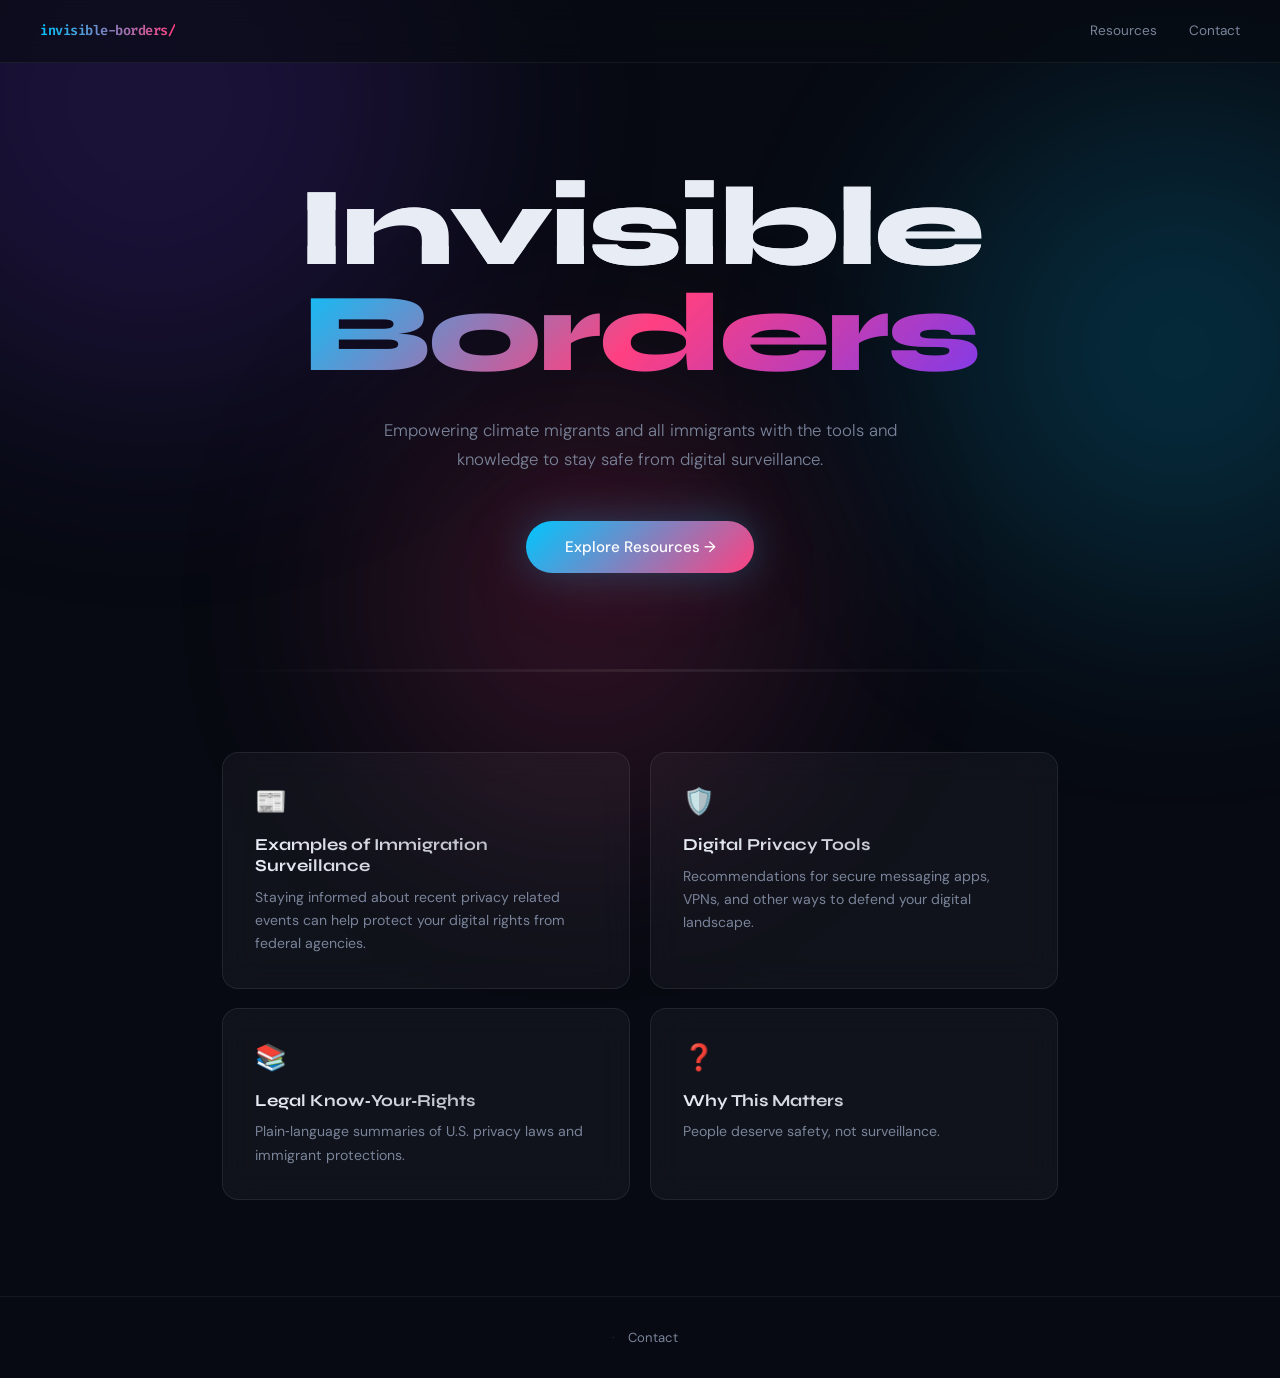
==== index.html @ 58ebca24 "basic homepage" ====
<!DOCTYPE html>
<html lang="en">
<head>
  <meta charset="UTF-8">
  <title>Invisible Borders</title>
  <meta name="viewport" content="width=device-width, initial-scale=1.0">

  <!-- Google Fonts -->
  <link href="https://fonts.googleapis.com/css2?family=Fira+Code:wght@400;600&family=Syne:wght@700;800&family=DM+Sans:wght@300;400;5
00&display=swap" rel="stylesheet">

  <!-- External stylesheet -->
  <link rel="stylesheet" href="styles.css">
</head>
<body>

  <!-- Ambient orbs -->
  <div class="orb orb-1"></div>
  <div class="orb orb-2"></div>
  <div class="orb orb-3"></div>

  <!-- Nav -->
  <nav>
    <div class="nav-logo">invisible-borders/</div>
    <div class="nav-links">
      <a href="#features">Resources</a>
      <a href="#">Contact</a>
    </div>
  </nav>

  <!-- Header -->
  <header>
    <h1>
      <span class="glitch" title="Invisible">Invisible</span><br>
      <span class="grad-text">Borders</span>
    </h1>
    <p class="hero-sub">Empowering climate migrants and all immigrants with the tools and knowledge to stay safe from digital surveillance.</p>
    <a href="#features" class="cta-btn">Explore Resources →</a>
  </header>

  <div class="divider"></div>

  <!-- Feature Cards -->
  <section id="features" class="features">
    <div class="feature-card">
      <span class="card-icon">📰</span>
      <h3>Examples of Immigration Surveillance</h3>
      <p>Staying informed about recent privacy related events can help protect your digital rights from federal agencies.</p>
    </div>
    <div class="feature-card">
      <span class="card-icon">🛡️</span>
      <h3>Digital Privacy Tools</h3>
      <p>Recommendations for secure messaging apps, VPNs, and other ways to defend your digital landscape.</p>
    </div>
    <div class="feature-card">
      <span class="card-icon">📚</span>
      <h3>Legal Know‑Your‑Rights</h3>
      <p>Plain‑language summaries of U.S. privacy laws and immigrant protections.</p>
    </div>
    <div class="feature-card">
      <span class="card-icon">❓</span>
      <h3>Why This Matters</h3>
      <p>People deserve safety, not surveillance.</p>
    </div>
  </section>

  <!-- Footer -->
  <footer>
    <span class="footer-sep">·</span>
    <a href="#">Contact</a>
  </footer>
</body>
</html>
---- styles.css ----
/* Reset & basic layout */
*, *::before, *::after { box-sizing: border-box; margin: 0; padding: 0; }
html { scroll-behavior: smooth; }

:root {
  --bg:        #070a12;
  --card-bg:   rgba(255,255,255,0.04);
  --card-border: rgba(255,255,255,0.08);
  --grad-a:    #00c6ff;
  --grad-b:    #ff4081;
  --grad-c:    #7c3aed;
  --text:      #e8ecf4;
  --muted:     #7a849a;
  --radius:    16px;
  --transition: 0.3s ease;
}

/* Body */
body {
  font-family: 'DM Sans', sans-serif;
  background: var(--bg);
  color: var(--text);
  min-height: 100vh;
  display: flex;
  flex-direction: column;
  overflow-x: hidden;
}

/* Ambient background orbs */
.orb {
  position: fixed;
  border-radius: 50%;
  filter: blur(120px);
  pointer-events: none;
  z-index: 0;
  opacity: 0.18;
}
.orb-1 { width: 600px; height: 600px; background: var(--grad-c); top: -200px; left: -150px; }
.orb-2 { width: 500px; height: 500px; background: var(--grad-a); top: 100px; right: -150px; }
.orb-3 { width: 400px; height: 400px; background: var(--grad-b); bottom: 100px; left: 30%; }

/* Navigation */
nav {
  position: relative;
  z-index: 10;
  display: flex;
  align-items: center;
  justify-content: space-between;
  padding: 1.4rem 2.5rem;
  border-bottom: 1px solid rgba(255,255,255,0.06);
  backdrop-filter: blur(12px);
  background: rgba(7,10,18,0.6);
}
.nav-logo {
  font-family: 'Fira Code', monospace;
  font-size: .85rem;
  font-weight: 600;
  background: linear-gradient(90deg, var(--grad-a), var(--grad-b));
  -webkit-background-clip: text;
  -webkit-text-fill-color: transparent;
  background-clip: text;
  letter-spacing: -.5px;
}
.nav-links { display: flex; gap: 2rem; }
.nav-links a {
  font-size: .85rem;
  color: var(--muted);
  text-decoration: none;
  transition: color var(--transition);
}
.nav-links a:hover { color: var(--text); }

/* Header / Hero */
header {
  position: relative;
  z-index: 2;
  text-align: center;
  padding: 7rem 2rem 6rem;
}
.eyebrow {
  display: inline-block;
  font-family: 'Fira Code', monospace;
  font-size: .72rem;
  letter-spacing: .18em;
  text-transform: uppercase;
  color: var(--muted);
  border: 1px solid rgba(255,255,255,0.1);
  border-radius: 999px;
  padding: .35rem 1rem;
  margin-bottom: 2rem;
  opacity: 0;
  animation: fadeUp .5s forwards .1s;
}
h1 {
  font-family: 'Syne', sans-serif;
  font-size: clamp(3.2rem, 9vw, 7rem);
  font-weight: 800;
  letter-spacing: -3px;
  line-height: 0.95;
  margin-bottom: 1.8rem;
  opacity: 0;
  animation: fadeUp .6s forwards .25s;
}

/* Gradient text for "Borders" */
.grad-text {
  background: linear-gradient(135deg, var(--grad-a) 0%, var(--grad-b) 50%, var(--grad-c) 100%);
  -webkit-background-clip: text;
  -webkit-text-fill-color: transparent;
  background-clip: text;
}

/* Glitch effect on "Invisible" */
.glitch {
  position: relative;
  display: inline-block;
  color: var(--text);
  -webkit-text-fill-color: var(--text);
  animation: glitch 1s linear infinite;
}
.glitch::before,
.glitch::after {
  content: attr(title);
  position: absolute;
  left: 0; top: 0;
}
.glitch::before {
  color: var(--grad-a);
  animation: glitchTop 1s linear infinite;
  clip-path: polygon(0 0, 100% 0, 100% 33%, 0 33%);
}
.glitch::after {
  color: var(--grad-b);
  animation: glitchBottom 1.5s linear infinite;
  clip-path: polygon(0 67%, 100% 67%, 100% 100%, 0 100%);
}
@keyframes glitch {
  2%,64%  { transform: translate(2px,0)  skew(0deg); }
  4%,60%  { transform: translate(-2px,0) skew(0deg); }
  62%     { transform: translate(0,0)    skew(5deg); }
}
@keyframes glitchTop {
  2%,64%  { transform: translate(2px,-2px); }
  4%,60%  { transform: translate(-2px,2px); }
  62%     { transform: translate(13px,-1px) skew(-13deg); }
}
@keyframes glitchBottom {
  2%,64%  { transform: translate(-2px,0); }
  4%,60%  { transform: translate(-2px,0); }
  62%     { transform: translate(-22px,5px) skew(21deg); }
}

.hero-sub {
  max-width: 560px;
  margin: 0 auto 3rem;
  font-size: 1.05rem;
  font-weight: 300;
  line-height: 1.7;
  color: var(--muted);
  opacity: 0;
  animation: fadeUp .6s forwards .45s;
}
.cta-btn {
  display: inline-block;
  padding: 1rem 2.4rem;
  font-family: 'DM Sans', sans-serif;
  font-size: .95rem;
  font-weight: 500;
  border-radius: 999px;
  text-decoration: none;
  background: linear-gradient(135deg, var(--grad-a), var(--grad-b));
  color: #fff;
  box-shadow: 0 0 40px rgba(0,198,255,0.25), 0 0 80px rgba(255,64,129,0.15);
  transition: transform var(--transition), box-shadow var(--transition);
  opacity: 0;
  animation: fadeUp .6s forwards .6s;
}
.cta-btn:hover {
  transform: translateY(-3px);
  box-shadow: 0 0 60px rgba(0,198,255,0.4), 0 0 100px rgba(255,64,129,0.25);
}

/* Divider line */
.divider {
  position: relative;
  z-index: 2;
  width: 900px;
  margin: 0 auto;
  padding: 0 2rem;
  height: 3px;
  background: linear-gradient(90deg, transparent, rgba(255,255,255,0.08), transparent);
}

/* Feature cards – 2×2 grid */
section.features {
  position: relative;
  z-index: 2;
  max-width: 900px;
  margin: 5rem auto 6rem;
  padding: 0 2rem;
  display: grid;
  gap: 1.2rem;
  grid-template-columns: repeat(2, 1fr);
}
.feature-card {
  background: var(--card-bg);
  border: 1px solid var(--card-border);
  border-radius: var(--radius);
  padding: 2rem;
  backdrop-filter: blur(16px);
  transition: transform var(--transition), border-color var(--transition), box-shadow var(--transition);
  position: relative;
  overflow: hidden;
}

/* Gradient shimmer on hover */
.feature-card::before {
  content: '';
  position: absolute;
  inset: 0;
  border-radius: var(--radius);
  background: linear-gradient(135deg, rgba(0,198,255,0.07), rgba(255,64,129,0.07));
  opacity: 0;
  transition: opacity var(--transition);
}
.feature-card:hover {
  transform: translateY(-6px);
  border-color: rgba(255,255,255,0.16);
  box-shadow: 0 24px 60px rgba(0,0,0,0.4);
}
.feature-card:hover::before { opacity: 1; }

.card-icon {
  font-size: 1.6rem;
  margin-bottom: 1rem;
  display: block;
}
.feature-card h3 {
  font-family: 'Syne', sans-serif;
  font-size: 1.05rem;
  font-weight: 700;
  margin-bottom: .6rem;
  background: linear-gradient(90deg, var(--text), rgba(232,236,244,0.7));
  -webkit-background-clip: text;
  -webkit-text-fill-color: transparent;
  background-clip: text;
}
.feature-card p {
  font-size: .88rem;
  color: var(--muted);
  line-height: 1.65;
}

/* Footer */
footer {
  position: relative;
  z-index: 2;
  margin-top: auto;
  text-align: center;
  padding: 2rem 1rem;
  border-top: 1px solid rgba(255,255,255,0.06);
  font-size: .82rem;
  color: var(--muted);
}
footer a {
  color: var(--muted);
  text-decoration: none;
  transition: color var(--transition);
}
footer a:hover { color: var(--text); }
.footer-sep { margin: 0 .6rem; opacity: .3; }

@keyframes fadeUp {
  from { opacity: 0; transform: translateY(16px); }
  to   { opacity: 1; transform: translateY(0); }
}

/* Responsive tweaks */
@media (max-width: 600px) {
  nav { padding: 1.2rem 1.2rem; }
  .nav-links { display: none; }
  header { padding: 5rem 1.2rem 4rem; }
  h1 { letter-spacing: -2px; }
  section.features {
    grid-template-columns: 1fr;
    margin: 3rem auto 4rem;
  }
}
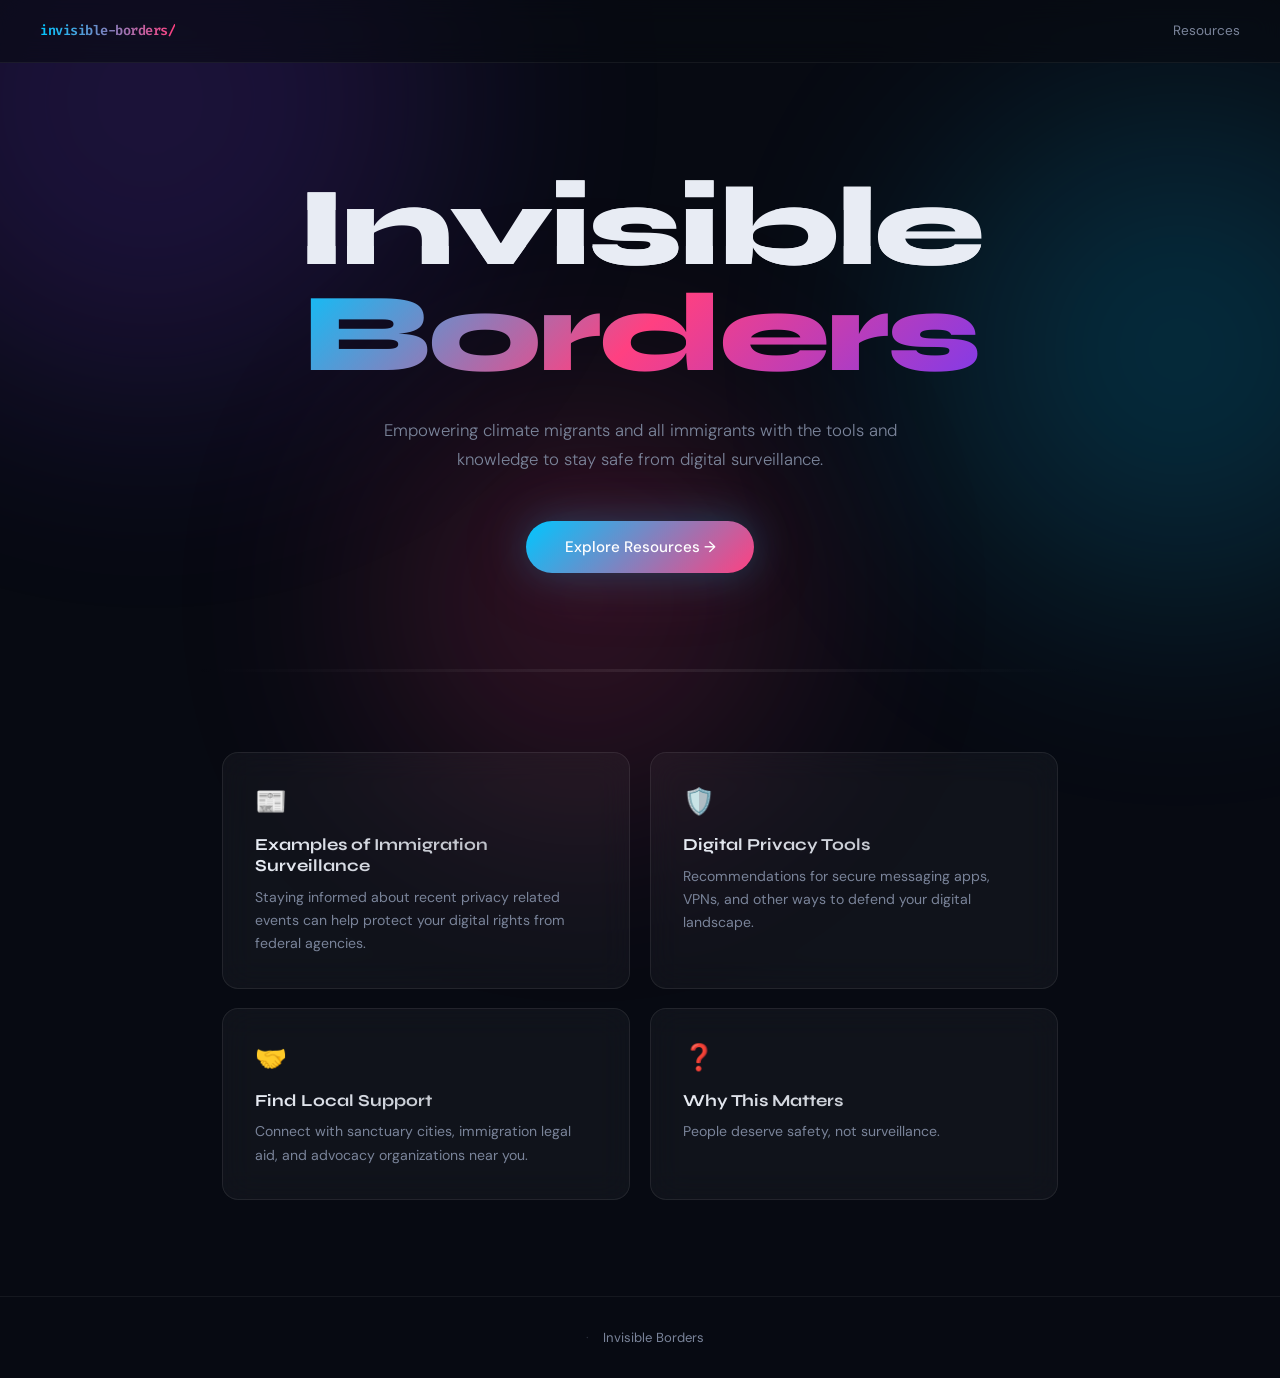
==== commit 46712e82: "updated page contents" ====
--- a/index.html
+++ b/index.html
@@ -10,7 +10,7 @@
 00&display=swap" rel="stylesheet">
 
   <!-- External stylesheet -->
-  <link rel="stylesheet" href="styles.css">
+  <link rel="stylesheet" href="index.css">
 </head>
 <body>
 
@@ -24,7 +24,6 @@
     <div class="nav-logo">invisible-borders/</div>
     <div class="nav-links">
       <a href="#features">Resources</a>
-      <a href="#">Contact</a>
     </div>
   </nav>
 
@@ -42,32 +41,32 @@
 
   <!-- Feature Cards -->
   <section id="features" class="features">
-    <div class="feature-card">
+    <a href="news.html" class="feature-card">
       <span class="card-icon">📰</span>
       <h3>Examples of Immigration Surveillance</h3>
       <p>Staying informed about recent privacy related events can help protect your digital rights from federal agencies.</p>
-    </div>
-    <div class="feature-card">
+    </a>
+    <a href="tools.html" class="feature-card">
       <span class="card-icon">🛡️</span>
       <h3>Digital Privacy Tools</h3>
       <p>Recommendations for secure messaging apps, VPNs, and other ways to defend your digital landscape.</p>
-    </div>
-    <div class="feature-card">
-      <span class="card-icon">📚</span>
-      <h3>Legal Know‑Your‑Rights</h3>
-      <p>Plain‑language summaries of U.S. privacy laws and immigrant protections.</p>
-    </div>
-    <div class="feature-card">
+    </a>
+    <a href="support.html" class="feature-card">
+      <span class="card-icon">🤝</span>
+      <h3>Find Local Support</h3>
+      <p>Connect with sanctuary cities, immigration legal aid, and advocacy organizations near you.</p>
+    </a>
+    <a href="why.html" class="feature-card">
       <span class="card-icon">❓</span>
       <h3>Why This Matters</h3>
       <p>People deserve safety, not surveillance.</p>
-    </div>
+    </a>
   </section>
 
   <!-- Footer -->
   <footer>
     <span class="footer-sep">·</span>
-    <a href="#">Contact</a>
+    <a href="#">Invisible Borders</a>
   </footer>
 </body>
 </html>
--- a/index.css
+++ b/index.css
@@ -0,0 +1,289 @@
+/* Reset & basic layout */
+*, *::before, *::after { box-sizing: border-box; margin: 0; padding: 0; }
+html { scroll-behavior: smooth; }
+
+:root {
+  --bg:        #070a12;
+  --card-bg:   rgba(255,255,255,0.04);
+  --card-border: rgba(255,255,255,0.08);
+  --grad-a:    #00c6ff;
+  --grad-b:    #ff4081;
+  --grad-c:    #7c3aed;
+  --text:      #e8ecf4;
+  --muted:     #7a849a;
+  --radius:    16px;
+  --transition: 0.3s ease;
+}
+
+/* Body */
+body {
+  font-family: 'DM Sans', sans-serif;
+  background: var(--bg);
+  color: var(--text);
+  min-height: 100vh;
+  display: flex;
+  flex-direction: column;
+  overflow-x: hidden;
+}
+
+/* Ambient background orbs */
+.orb {
+  position: fixed;
+  border-radius: 50%;
+  filter: blur(120px);
+  pointer-events: none;
+  z-index: 0;
+  opacity: 0.18;
+}
+.orb-1 { width: 600px; height: 600px; background: var(--grad-c); top: -200px; left: -150px; }
+.orb-2 { width: 500px; height: 500px; background: var(--grad-a); top: 100px; right: -150px; }
+.orb-3 { width: 400px; height: 400px; background: var(--grad-b); bottom: 100px; left: 30%; }
+
+/* Navigation */
+nav {
+  position: relative;
+  z-index: 10;
+  display: flex;
+  align-items: center;
+  justify-content: space-between;
+  padding: 1.4rem 2.5rem;
+  border-bottom: 1px solid rgba(255,255,255,0.06);
+  backdrop-filter: blur(12px);
+  background: rgba(7,10,18,0.6);
+}
+.nav-logo {
+  font-family: 'Fira Code', monospace;
+  font-size: .85rem;
+  font-weight: 600;
+  background: linear-gradient(90deg, var(--grad-a), var(--grad-b));
+  -webkit-background-clip: text;
+  -webkit-text-fill-color: transparent;
+  background-clip: text;
+  letter-spacing: -.5px;
+}
+.nav-links { display: flex; gap: 2rem; }
+.nav-links a {
+  font-size: .85rem;
+  color: var(--muted);
+  text-decoration: none;
+  transition: color var(--transition);
+}
+.nav-links a:hover { color: var(--text); }
+
+/* Header / Hero */
+header {
+  position: relative;
+  z-index: 2;
+  text-align: center;
+  padding: 7rem 2rem 6rem;
+}
+.eyebrow {
+  display: inline-block;
+  font-family: 'Fira Code', monospace;
+  font-size: .72rem;
+  letter-spacing: .18em;
+  text-transform: uppercase;
+  color: var(--muted);
+  border: 1px solid rgba(255,255,255,0.1);
+  border-radius: 999px;
+  padding: .35rem 1rem;
+  margin-bottom: 2rem;
+  opacity: 0;
+  animation: fadeUp .5s forwards .1s;
+}
+h1 {
+  font-family: 'Syne', sans-serif;
+  font-size: clamp(3.2rem, 9vw, 7rem);
+  font-weight: 800;
+  letter-spacing: -3px;
+  line-height: 0.95;
+  margin-bottom: 1.8rem;
+  opacity: 0;
+  animation: fadeUp .6s forwards .25s;
+}
+
+/* Gradient text for "Borders" */
+.grad-text {
+  background: linear-gradient(135deg, var(--grad-a) 0%, var(--grad-b) 50%, var(--grad-c) 100%);
+  -webkit-background-clip: text;
+  -webkit-text-fill-color: transparent;
+  background-clip: text;
+}
+
+/* Glitch effect on "Invisible" */
+.glitch {
+  position: relative;
+  display: inline-block;
+  color: var(--text);
+  -webkit-text-fill-color: var(--text);
+  animation: glitch 1s linear infinite;
+}
+.glitch::before,
+.glitch::after {
+  content: attr(title);
+  position: absolute;
+  left: 0; top: 0;
+}
+.glitch::before {
+  color: var(--grad-a);
+  animation: glitchTop 1s linear infinite;
+  clip-path: polygon(0 0, 100% 0, 100% 33%, 0 33%);
+}
+.glitch::after {
+  color: var(--grad-b);
+  animation: glitchBottom 1.5s linear infinite;
+  clip-path: polygon(0 67%, 100% 67%, 100% 100%, 0 100%);
+}
+@keyframes glitch {
+  2%,64%  { transform: translate(2px,0)  skew(0deg); }
+  4%,60%  { transform: translate(-2px,0) skew(0deg); }
+  62%     { transform: translate(0,0)    skew(5deg); }
+}
+@keyframes glitchTop {
+  2%,64%  { transform: translate(2px,-2px); }
+  4%,60%  { transform: translate(-2px,2px); }
+  62%     { transform: translate(13px,-1px) skew(-13deg); }
+}
+@keyframes glitchBottom {
+  2%,64%  { transform: translate(-2px,0); }
+  4%,60%  { transform: translate(-2px,0); }
+  62%     { transform: translate(-22px,5px) skew(21deg); }
+}
+
+.hero-sub {
+  max-width: 560px;
+  margin: 0 auto 3rem;
+  font-size: 1.05rem;
+  font-weight: 300;
+  line-height: 1.7;
+  color: var(--muted);
+  opacity: 0;
+  animation: fadeUp .6s forwards .45s;
+}
+.cta-btn {
+  display: inline-block;
+  padding: 1rem 2.4rem;
+  font-family: 'DM Sans', sans-serif;
+  font-size: .95rem;
+  font-weight: 500;
+  border-radius: 999px;
+  text-decoration: none;
+  background: linear-gradient(135deg, var(--grad-a), var(--grad-b));
+  color: #fff;
+  box-shadow: 0 0 40px rgba(0,198,255,0.25), 0 0 80px rgba(255,64,129,0.15);
+  transition: transform var(--transition), box-shadow var(--transition);
+  opacity: 0;
+  animation: fadeUp .6s forwards .6s;
+}
+.cta-btn:hover {
+  transform: translateY(-3px);
+  box-shadow: 0 0 60px rgba(0,198,255,0.4), 0 0 100px rgba(255,64,129,0.25);
+}
+
+/* Divider line */
+.divider {
+  position: relative;
+  z-index: 2;
+  width: 900px;
+  margin: 0 auto;
+  padding: 0 2rem;
+  height: 3px;
+  background: linear-gradient(90deg, transparent, rgba(255,255,255,0.08), transparent);
+}
+
+/* Feature cards – 2×2 grid */
+section.features {
+  position: relative;
+  z-index: 2;
+  max-width: 900px;
+  margin: 5rem auto 6rem;
+  padding: 0 2rem;
+  display: grid;
+  gap: 1.2rem;
+  grid-template-columns: repeat(2, 1fr);
+}
+.feature-card {
+  background: var(--card-bg);
+  border: 1px solid var(--card-border);
+  border-radius: var(--radius);
+  padding: 2rem;
+  backdrop-filter: blur(16px);
+  transition: transform var(--transition), border-color var(--transition), box-shadow var(--transition);
+  position: relative;
+  overflow: hidden;
+  text-decoration: none;
+}
+
+/* Gradient shimmer on hover */
+.feature-card::before {
+  content: '';
+  position: absolute;
+  inset: 0;
+  border-radius: var(--radius);
+  background: linear-gradient(135deg, rgba(0,198,255,0.07), rgba(255,64,129,0.07));
+  opacity: 0;
+  transition: opacity var(--transition);
+}
+.feature-card:hover {
+  transform: translateY(-6px);
+  border-color: rgba(255,255,255,0.16);
+  box-shadow: 0 24px 60px rgba(0,0,0,0.4);
+}
+.feature-card:hover::before { opacity: 1; }
+
+.card-icon {
+  font-size: 1.6rem;
+  margin-bottom: 1rem;
+  display: block;
+}
+.feature-card h3 {
+  font-family: 'Syne', sans-serif;
+  font-size: 1.05rem;
+  font-weight: 700;
+  margin-bottom: .6rem;
+  background: linear-gradient(90deg, var(--text), rgba(232,236,244,0.7));
+  -webkit-background-clip: text;
+  -webkit-text-fill-color: transparent;
+  background-clip: text;
+}
+.feature-card p {
+  font-size: .88rem;
+  color: var(--muted);
+  line-height: 1.65;
+}
+
+/* Footer */
+footer {
+  position: relative;
+  z-index: 2;
+  margin-top: auto;
+  text-align: center;
+  padding: 2rem 1rem;
+  border-top: 1px solid rgba(255,255,255,0.06);
+  font-size: .82rem;
+  color: var(--muted);
+}
+footer a {
+  color: var(--muted);
+  text-decoration: none;
+  transition: color var(--transition);
+}
+footer a:hover { color: var(--text); }
+.footer-sep { margin: 0 .6rem; opacity: .3; }
+
+@keyframes fadeUp {
+  from { opacity: 0; transform: translateY(16px); }
+  to   { opacity: 1; transform: translateY(0); }
+}
+
+/* Responsive tweaks */
+@media (max-width: 600px) {
+  nav { padding: 1.2rem 1.2rem; }
+  .nav-links { display: none; }
+  header { padding: 5rem 1.2rem 4rem; }
+  h1 { letter-spacing: -2px; }
+  section.features {
+    grid-template-columns: 1fr;
+    margin: 3rem auto 4rem;
+  }
+}
